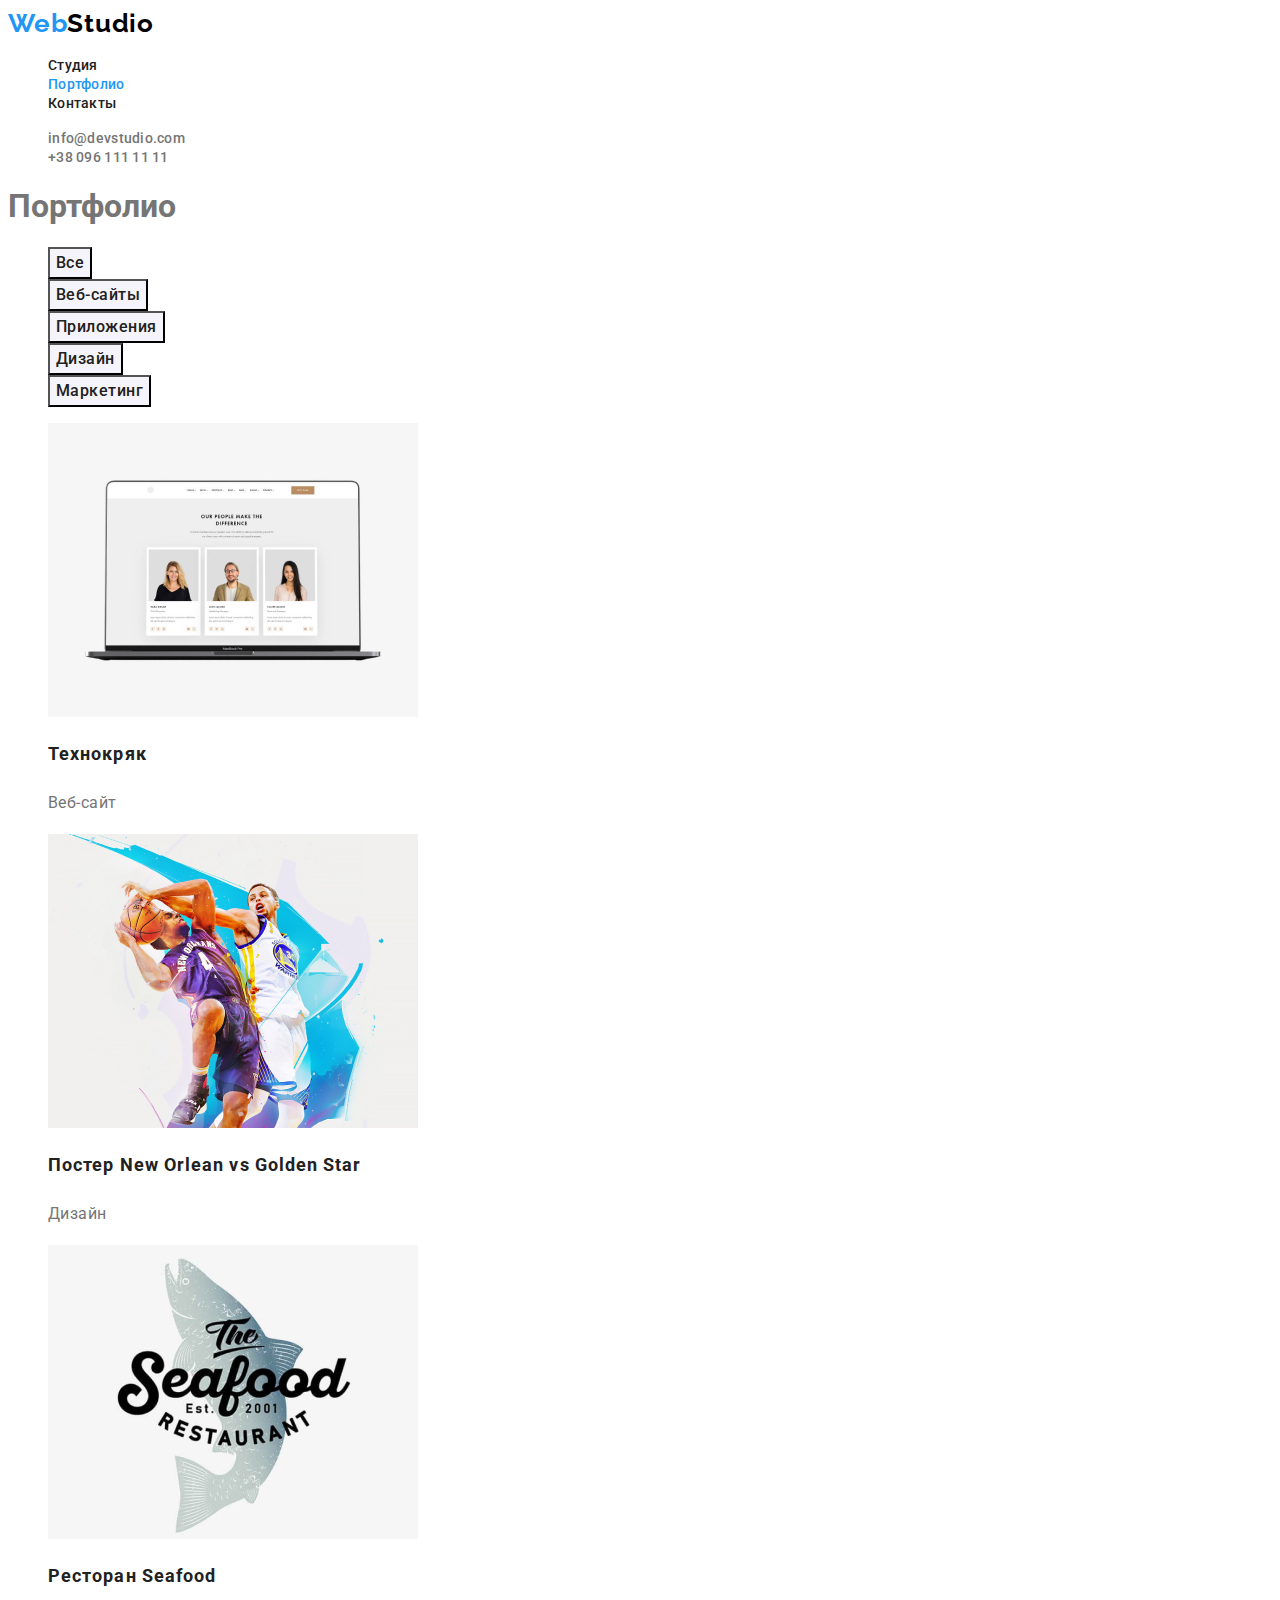
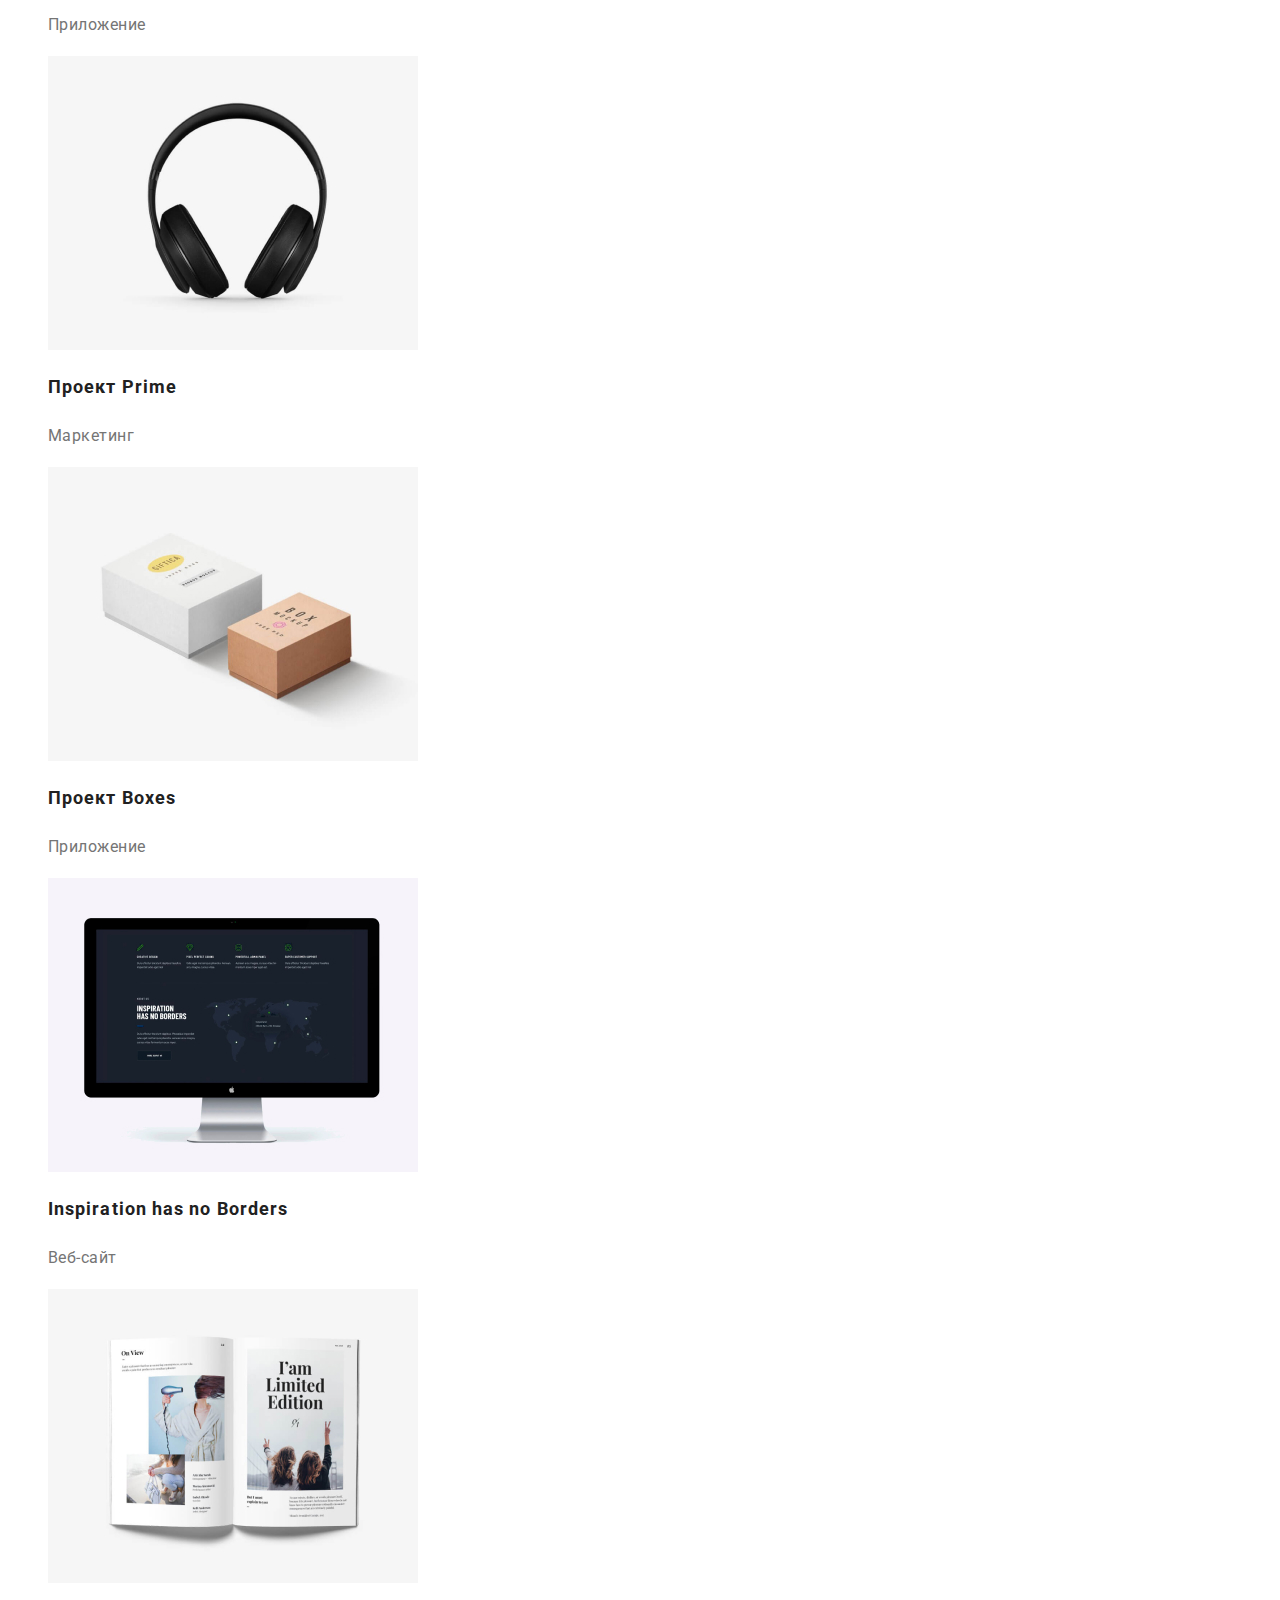
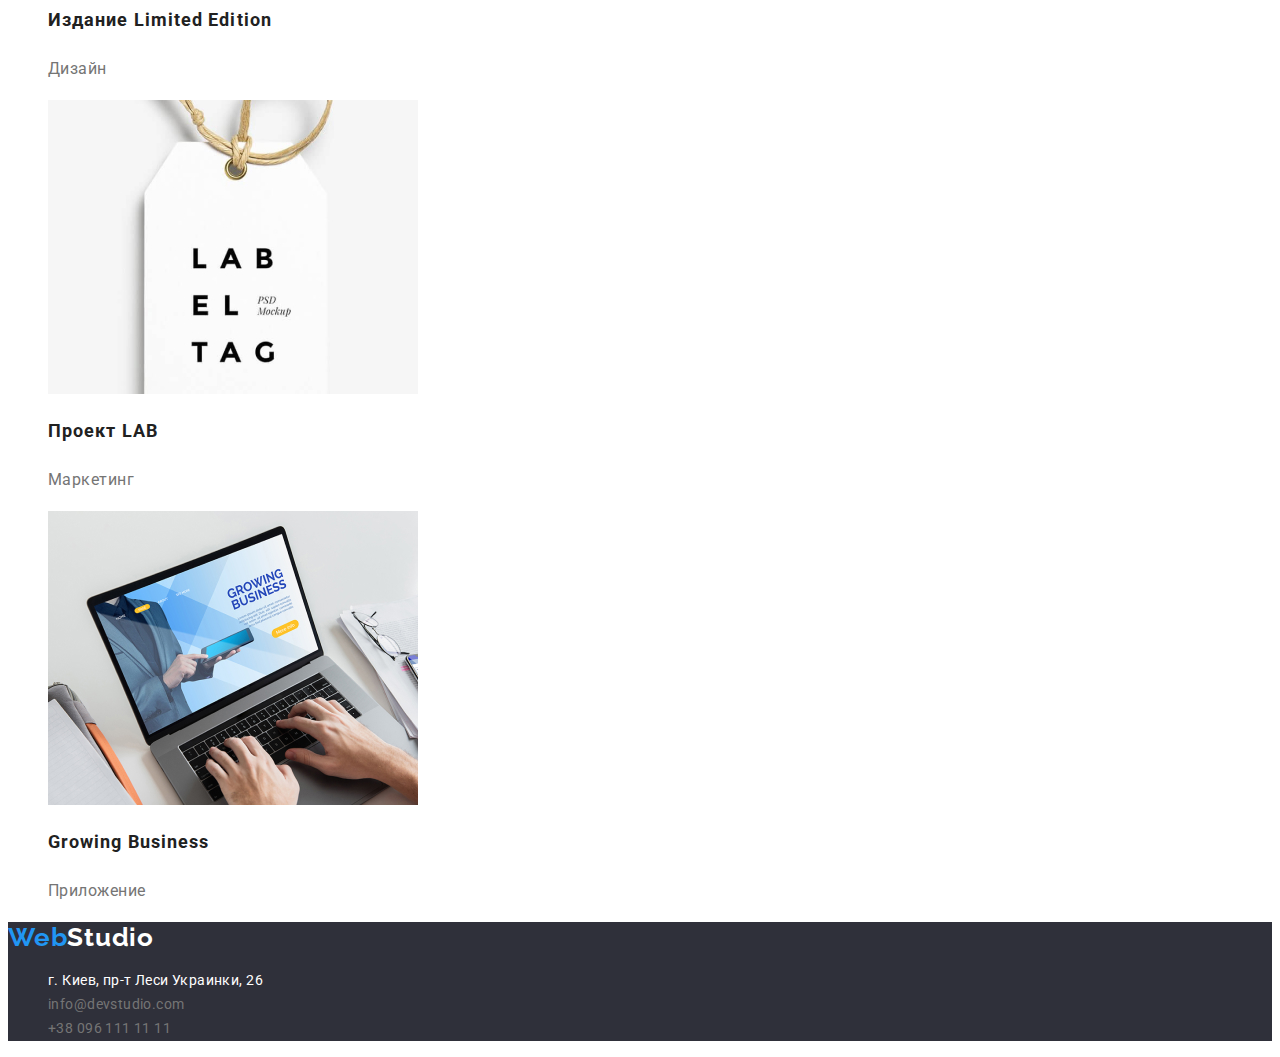
==== portfolio.html @ 7a52e7ff "Дадає файли сайту" ====
<!DOCTYPE html>
<html lang="ru">
<head>
    <meta charset="UTF-8">
    <meta http-equiv="X-UA-Compatible" content="IE=edge">
    <meta name="viewport" content="width=device-width, initial-scale=1.0">
    <title>Портфолио</title>
    <link rel="preconnect" href="https://fonts.gstatic.com">
    <link href="https://fonts.googleapis.com/css2?family=Raleway:wght@700&family=Roboto:wght@400;500;700;900&display=swap" rel="stylesheet">
    <link rel="stylesheet" href="./css/styles.css">
</head>
<body>
    <!-- Header -->
    <header>
        <nav class="nav">
            <a class="logo link" href="./index.html" ><span class="logo-accent">Web</span>Studio</a>
            <ul class="navigation-list list">
                <li><a class="navigation-list-link link" href="./index.html" >Студия</a></li>
                <li><a class="navigation-list-link link current" href="./portfolio.html" >Портфолио</a></li>
                <li><a class="navigation-list-link link" href="#" >Контакты</a></li>
            </ul>
            
        </nav>
        <ul class="contacts-list list">
            <li><a class="contacts-list-link link" href="mailto:info@devstudio.com" >info@devstudio.com</a></li>
            <li><a class="contacts-list-link link" href="tel:+380961111111" >+38 096 111 11 11</a></li>
        </ul>
    </header>
    <main>
        <!-- Portfolio -->
        <h1>Портфолио</h1>
        <section>
        <ul class="fiter-list list">
            <li><button class="filter-button" type="button">Все</button></li>
            <li><button class="filter-button" type="button">Веб-сайты</button></li>
            <li><button class="filter-button" type="button">Приложения</button></li>
            <li><button class="filter-button" type="button">Дизайн</button></li>
            <li><button class="filter-button" type="button">Маркетинг</button></li>
        </ul>
        <ul class="examples-list list">
               <li class="examples-list-item">
                   <img src="./images/portfolio/tehno.jpg" alt="Экран ноутбука" width="370">
                   <h2 class="examples-list-item-title">Технокряк</h2>
                   <p class="examples-list-item-text">Веб-сайт</p>
               </li>
               <li class="examples-list-item">
                   <img src="./images/portfolio/poster.jpg" alt="ДВа баскетболиста" width="370">
                   <h2 class="examples-list-item-title">Постер New Orlean vs Golden Star</h2>
                   <p class="examples-list-item-text">Дизайн</p>
               </li>
               <li class="examples-list-item">
                <img src="./images/portfolio/seafood.jpg" alt="Логотип ресторана" width="370">
                <h2 class="examples-list-item-title">Ресторан Seafood</h2>
                <p class="examples-list-item-text">Приложение</p>
               </li>
               <li class="examples-list-item">
                <img src="./images/portfolio/prime.jpg" alt="Наушники" width="370">
                <h2 class="examples-list-item-title">Проект Prime</h2>
                <p class="examples-list-item-text">Маркетинг</p>
               </li>
               <li class="examples-list-item">
                <img src="./images/portfolio/boxes.jpg" alt="Две кробки" width="370">
                <h2 class="examples-list-item-title">Проект Boxes</h2>
                <p class="examples-list-item-text">Приложение</p>
               </li>
               <li class="examples-list-item">
                <img src="./images/portfolio/inspiration.jpg" alt="Монитор компютера" width="370">
                <h2 class="examples-list-item-title" lang="en">Inspiration has no Borders</h2>
                <p class="examples-list-item-text">Веб-сайт</p>
               </li>
               <li class="examples-list-item">
                <img src="./images/portfolio/limited.jpg" alt="Открытый журнал" width="370">
                <h2 class="examples-list-item-title">Издание Limited Edition</h2>
                <p class="examples-list-item-text">Дизайн</p>
               </li>
               <li class="examples-list-item">
                <img src="./images/portfolio/lab.jpg" alt="Бирка" width="370">
                <h2 class="examples-list-item-title">Проект LAB</h2>
                <p class="examples-list-item-text">Маркетинг</p>
               </li>
               <li class="examples-list-item">
                <img src="./images/portfolio/growing.jpg" alt="Человек работает на ноутбуке" width="370">
                <h2 class="examples-list-item-title" lang="en">Growing Business</h2>
                <p class="examples-list-item-text">Приложение</p>
               </li>
        </ul> 
        </section>
    </main>
<!-- Footer -->
<footer class="footer">
    <a class="logo link" href="./index.html" ><span class="logo-accent">Web</span>Studio</a>
    <address class="contact-information">
        <ul class="contact-information-list list">
            <li><a class="contact-information-list-link address link" href="https://goo.gl/maps/SBPvkcsHBhy8aDbb7" target="_blank" rel="noopener noreferrer">г. Киев, пр-т Леси Украинки, 26</a></li>
            <li><a class="contact-information-list-link link" href="mailto:info@devstudio.com" >info@devstudio.com</a></li>
            <li><a class="contact-information-list-link link" href="tel:+380961111111" >+38 096 111 11 11</a></li>
        </ul>
    </address>
</footer>
</body>
</html>
---- css/styles.css ----
/* accent color #2196F3  */
/* headings color #212121 */
/* main text color #757575 */
/* secondary background color #F5F4FA */
/* primary background color #FFFFFF */
/* logo font Raleway  700
Oleo Script 400 */
/* main font Roboto */
/* font weight 400, 500, 700, 900 */
/* font-family: 'Raleway', sans-serif;
font-family: 'Roboto', sans-serif; */
/* button hover color #188CE8 */
:root {
    --background-color: #FFFFFF;
    --secondary-background-color: #F5F4FA;
    --main-text-color: #757575;
    --secondary-text-color: #212121;
    --accent-color: #2196F3;
    --footer-color: #2F303A;
    --filter-button-color: #F5F4FA;
    --button-accent-color: #188CE8;
    --main-font: "Roboto", sans-serif;
    --logo-font: "Raleway", sans-serif;
}

.list {
    list-style: none;
}

.link {
    text-decoration: none;
}

body {
    background-color: var(--background-color);
    color: var(--main-text-color);
    font-family: var(--main-font);
}
 
/* ============= COMPONENTS ============= */

.section-title {
    color: var(--secondary-text-color);
    font-family: Roboto;
    font-size: 36px;
    line-height: 1.17;
    letter-spacing: 0.03em;
    text-align: center;
 }

/* ============= END COMPONENTS ============= */

/* ============= HEADER ============= */
.logo {
    color: #000000;
    font-family: var(--logo-font);
    font-size: 26px;
    font-weight: 700;
    line-height: 1.19;
    letter-spacing: 0.03em;
}

.logo-accent {
    color: var(--accent-color);
}

.navigation-list-link {
    color:var(--secondary-text-color);
    font-size: 14px;
    font-weight: 500;
    line-height: 1.14;
    letter-spacing: 0.02em;
}

.navigation-list-link.current {
    color: var(--accent-color);
}

.navigation-list-link:hover,
.navigation-list-link:focus {
    color: var(--accent-color);
}

.contacts-list-link {
    color: var(--main-text-color);
    font-size: 14px;
    font-weight: 500;
    line-height: 1.14;
    letter-spacing: 0.02em; 
}

.contacts-list-link:hover,
.contacts-list-link:focus {
    color: var(--accent-color);
}

/* ============= END HEADER ============= */

/* ============= HERO ============= */

.hero {
    background-color: var(--footer-color);
}

.hero-title {
    color: var(--background-color);
    font-size: 44px;
    font-weight: 900;
    line-height: 1.36;
    letter-spacing: 0.06em;
    text-align: center;
}

.hero-button {
    font-family: var(--main-font);
    color: var(--background-color);
    font-size: 16px;
    font-weight: 700;
    line-height: 1.88;
    letter-spacing: 0.06em;
    text-align: center;
    background-color: var(--accent-color); 
    cursor: pointer;
}

.hero-button:hover,
.hero-button:focus {
    background-color: var(--button-accent-color); 
}

/* ============= END HERO ============= */

/* ============= VALUES ============= */

.values-list-title {
    color: var(--secondary-text-color);
    font-size: 14px;
    line-height: 1.14;
    letter-spacing: 0.03em;
}

.values-list-text {
    font-size: 14px;
    line-height: 1.71;
    letter-spacing: 0.03em;
}

/* ============= END VALUES ============= */

/* ============= TEAM ============= */

.team {
    background-color: var(--secondary-background-color);
}

.team-list-item-title {
    color: var(--secondary-text-color);
    font-size: 16px;
    font-weight: 500;
    line-height: 1.19;
    letter-spacing: 0.03em;
    text-align: center;
}

.team-list-item-text {
    font-size: 16px;
    line-height: 1.19;
    letter-spacing: 0.03em;
    text-align: center;
}

/* ============= END TEAM ============= */

/* ============= PORTFOLIO ============= */

.filter-button {
    font-family: var(--main-font);
    color: var(--secondary-text-color);
    background-color: var(--filter-button-color);
    font-size: 16px;
    font-weight: 500;
    line-height: 1.63;
    letter-spacing: 0.03em;
    text-align: center;
    cursor:pointer;
}

.filter-button:hover,
.filter-button:focus {
    color: var(--background-color);
    background-color: var(--accent-color);
}

.examples-list-item-title {
    color: var(--secondary-text-color);
    font-size: 18px;
    line-height: 2;
    letter-spacing: 0.06em;
}

.examples-list-item-text {
    font-size: 16px;
    line-height: 1.88;
    letter-spacing: 0.03em;
 }

/* ============= END PORTFOLIO ============= */

/* ============= FOOTER ============= */

.footer {
    background-color: var(--footer-color);
}

.footer .logo {
    color:var(--background-color)
}

.contact-information-list-link {
    color: var(--main-text-color);
    font-style: normal;
    font-size: 14px;
    line-height: 1.71;
    letter-spacing: 0.03em;
}

.contact-information-list-link.address {
    color: var(--background-color);
}

.contact-information-list-link:hover,
.contact-information-list-link:focus {
    color: var(--accent-color);
}

/* ============= END FOOTER ============= */
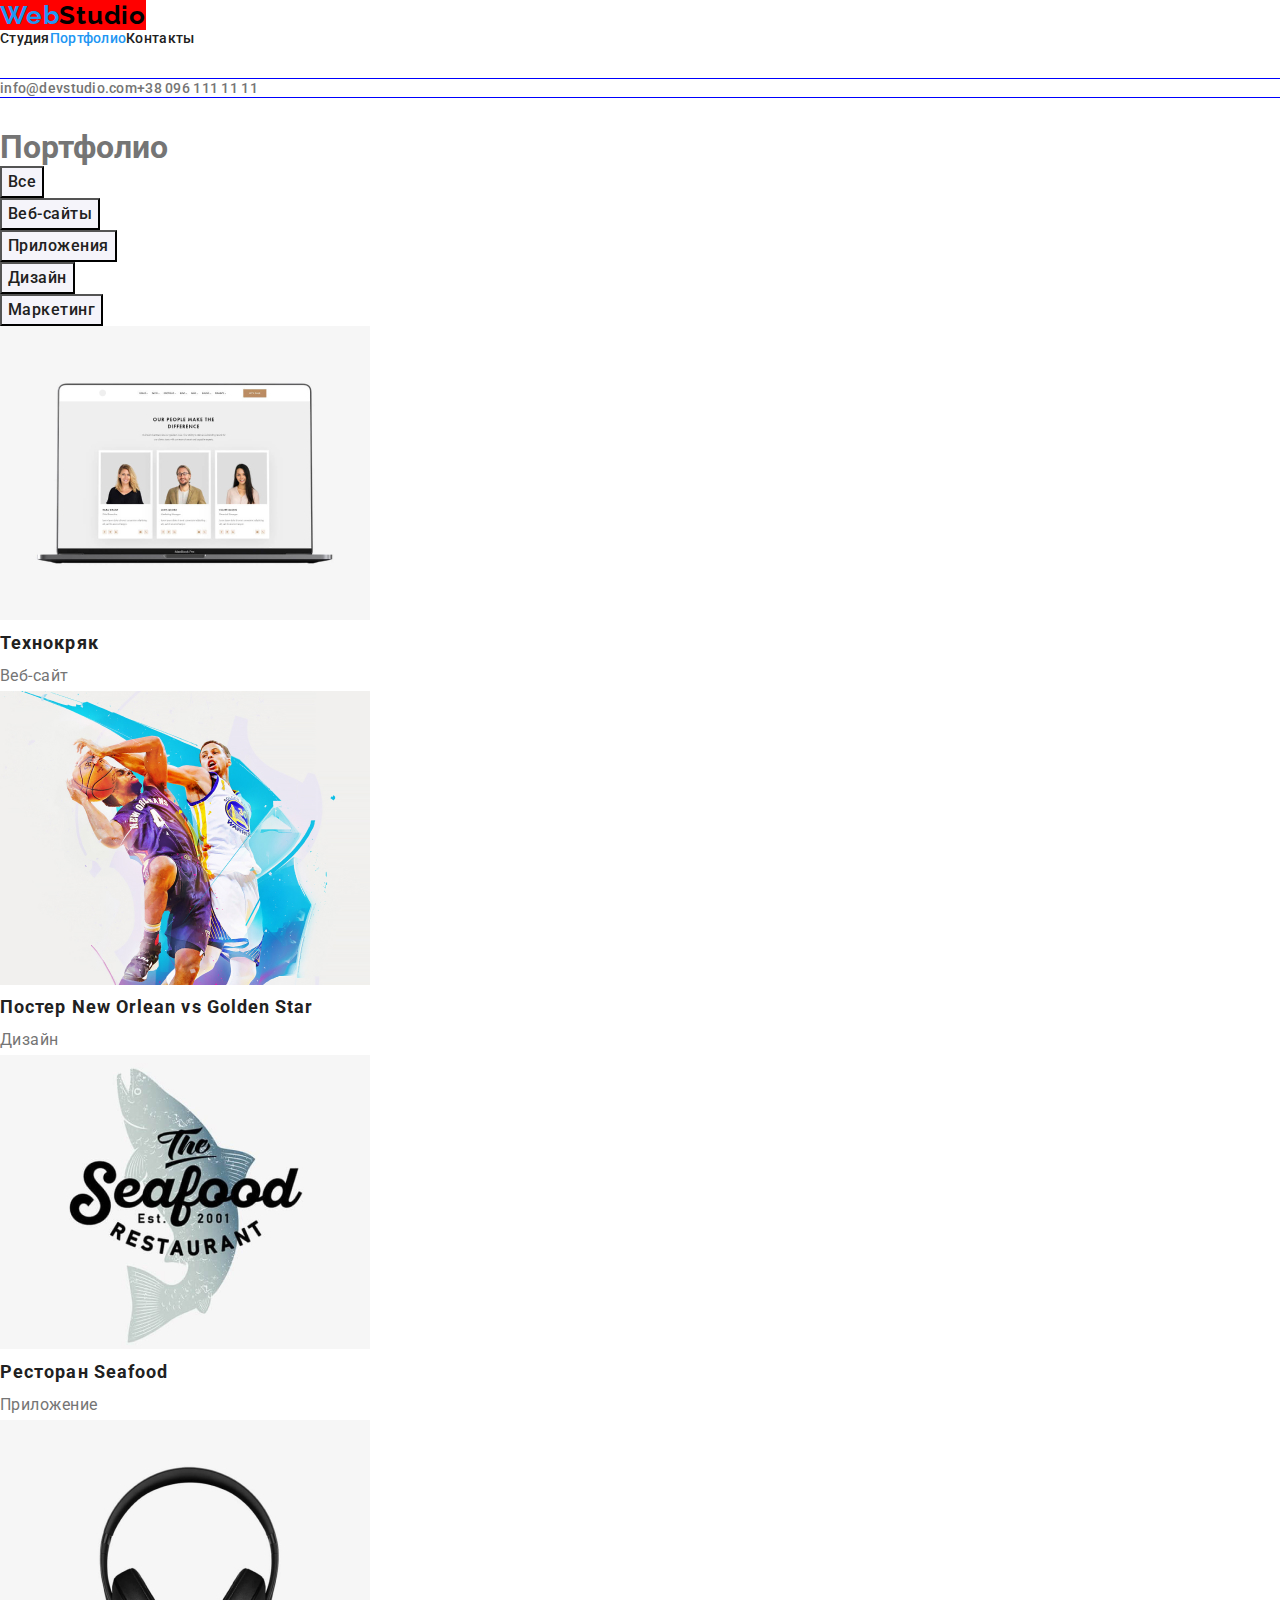
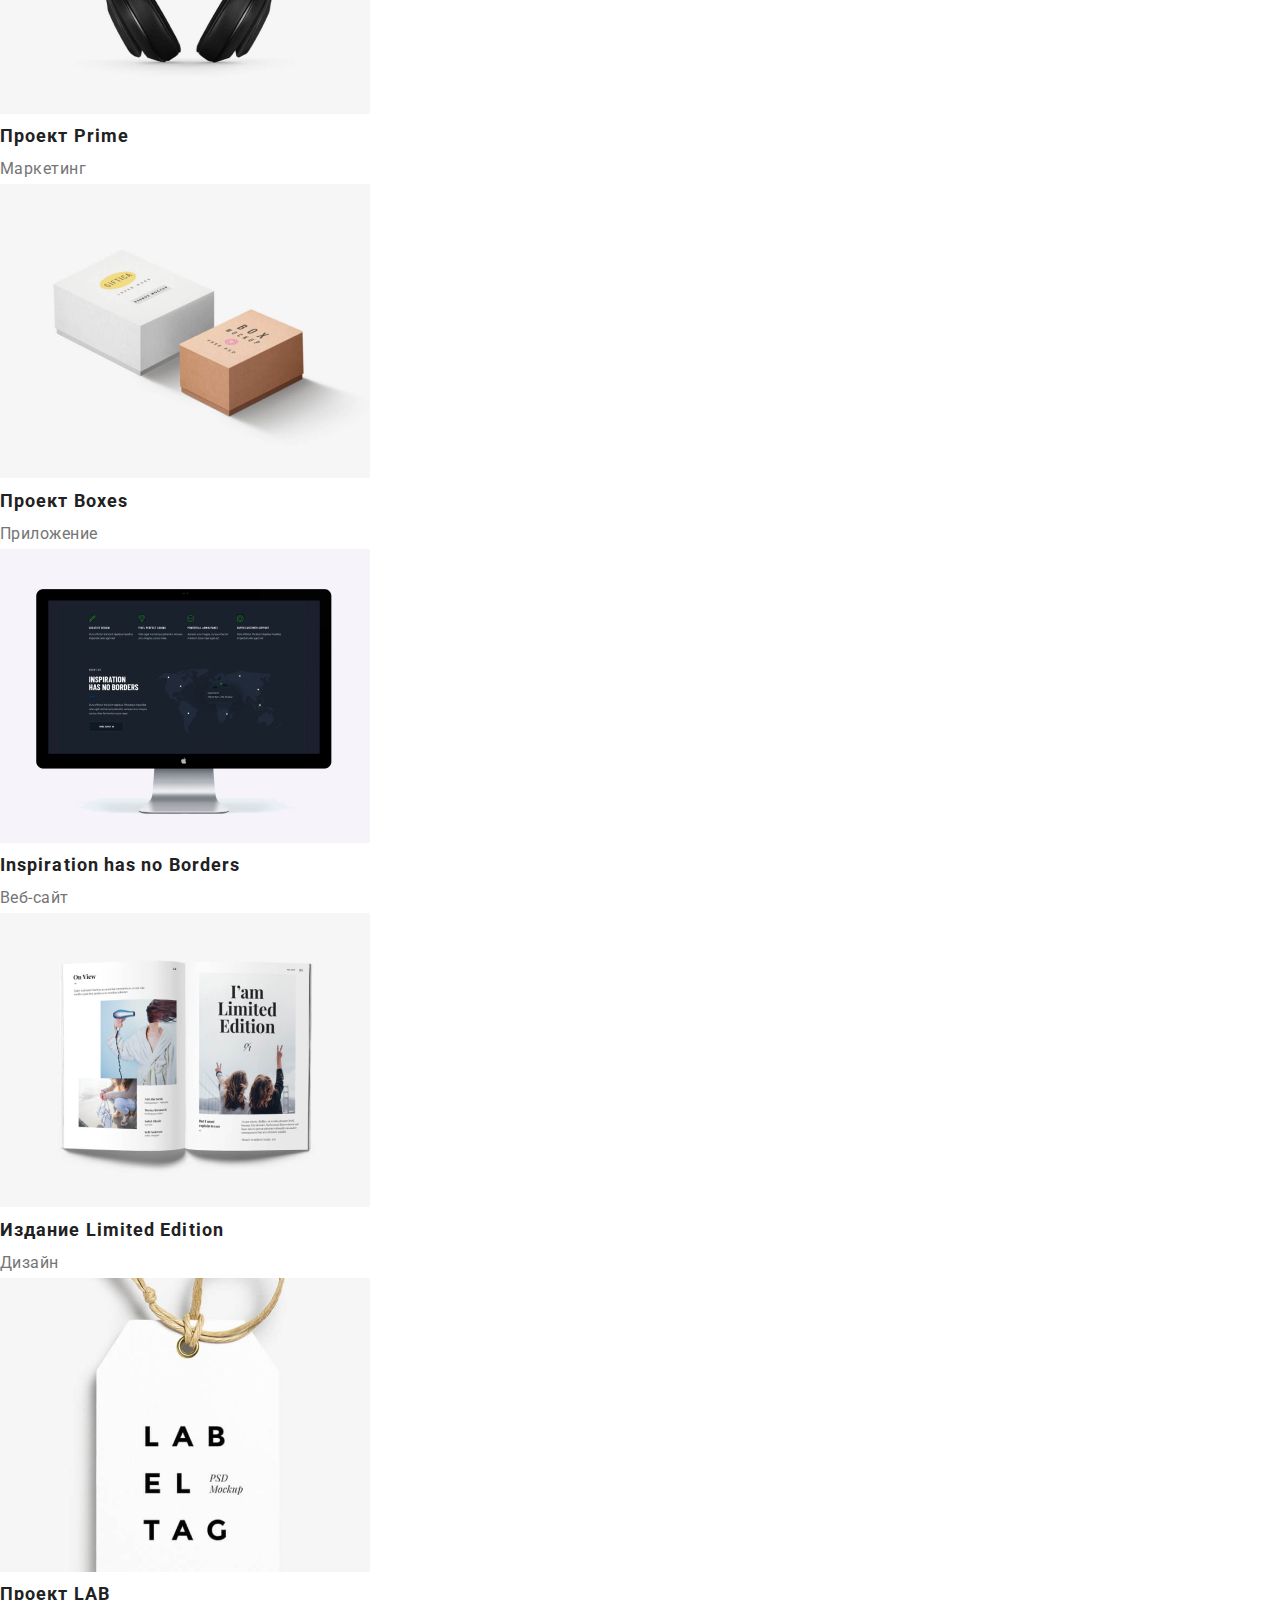
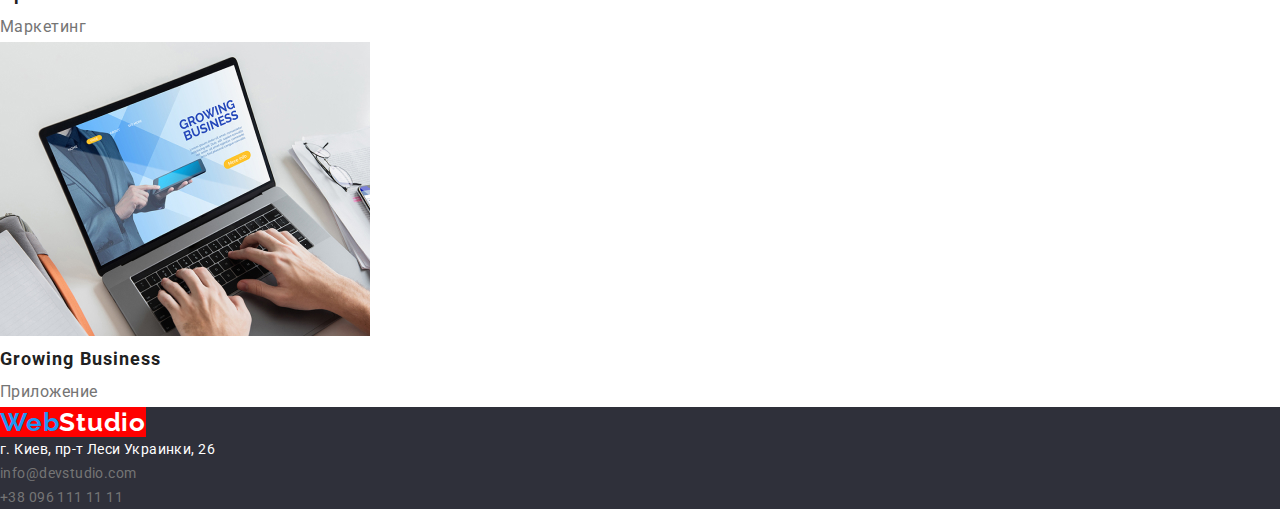
==== commit fb5b4c47: "Додає стилі позиціонування до header і hero" ====
--- a/portfolio.html
+++ b/portfolio.html
@@ -7,6 +7,7 @@
     <title>Портфолио</title>
     <link rel="preconnect" href="https://fonts.gstatic.com">
     <link href="https://fonts.googleapis.com/css2?family=Raleway:wght@700&family=Roboto:wght@400;500;700;900&display=swap" rel="stylesheet">
+    <link rel="stylesheet" href="https://cdnjs.cloudflare.com/ajax/libs/modern-normalize/0.6.0/modern-normalize.min.css"/>
     <link rel="stylesheet" href="./css/styles.css">
 </head>
 <body>
--- a/css/styles.css
+++ b/css/styles.css
@@ -23,6 +23,24 @@
     --logo-font: "Raleway", sans-serif;
 }
 
+h1,
+h2,
+h3,
+h4,
+h5,
+h6,
+p {
+  margin-top: 0;
+  margin-bottom: 0;
+}
+
+ul,
+ol {
+  margin-top: 0;
+  margin-bottom: 0;
+  padding-left: 0;
+}
+
 .list {
     list-style: none;
 }
@@ -36,6 +54,29 @@
     color: var(--main-text-color);
     font-family: var(--main-font);
 }
+
+.container {
+    margin-left: auto;
+    margin-right: auto;
+    width: 1170px;
+    padding-left: 15px;
+    padding-right: 15px;
+    outline: 1px solid tomato;
+}
+
+.visually-hidden {
+    position: absolute;
+    width: 1px;
+    height: 1px;
+    margin: -1px;
+    border: 0;
+    padding: 0;
+    
+    white-space: nowrap;
+    clip-path: inset(100%);
+    clip: rect(0 0 0 0);
+    overflow: hidden;
+  }
  
 /* ============= COMPONENTS ============= */
 
@@ -51,8 +92,22 @@
 /* ============= END COMPONENTS ============= */
 
 /* ============= HEADER ============= */
+
+.page-header > .container {
+    display:flex;
+    align-items: center;
+}
+
+.page-header .navigation {
+    display: flex;
+}
+
 .logo {
+    margin-right: 93px;
+    background-color: red;
+
     color: #000000;
+
     font-family: var(--logo-font);
     font-size: 26px;
     font-weight: 700;
@@ -64,8 +119,26 @@
     color: var(--accent-color);
 }
 
+.navigation-list {
+    display: flex;
+    align-items: center;
+}
+
+.navigation-list > .item {
+}
+
+.navigation-list > .item:not(:last-child) {
+    margin-right: 50px;
+}
+
+/* NEEDS REVIEWING PROBLEM WITH PADDING */
 .navigation-list-link {
+    display: block;
+    padding-top: 32;
+    padding-top: 32;
+
     color:var(--secondary-text-color);
+
     font-size: 14px;
     font-weight: 500;
     line-height: 1.14;
@@ -81,8 +154,21 @@
     color: var(--accent-color);
 }
 
+.contacts-list {
+    display: flex;
+    margin-top: 32px;
+    margin-bottom: 32px;
+    margin-left: auto;
+    outline: 1px solid blue;
+}
+
+.contacts-list > .item:not(:last-child) {
+    margin-right: 50px;
+}
+
 .contacts-list-link {
     color: var(--main-text-color);
+    
     font-size: 14px;
     font-weight: 500;
     line-height: 1.14;
@@ -100,26 +186,34 @@
 
 .hero {
     background-color: var(--footer-color);
+
+    text-align: center;
 }
 
 .hero-title {
     color: var(--background-color);
+
     font-size: 44px;
     font-weight: 900;
     line-height: 1.36;
     letter-spacing: 0.06em;
-    text-align: center;
 }
 
 .hero-button {
+    border-radius: 4px;
+    padding: 10px 32px;
+    min-width: 200px;
+
+    color: var(--background-color);
+    background-color: var(--accent-color);
+
     font-family: var(--main-font);
-    color: var(--background-color);
     font-size: 16px;
     font-weight: 700;
     line-height: 1.88;
     letter-spacing: 0.06em;
     text-align: center;
-    background-color: var(--accent-color); 
+ 
     cursor: pointer;
 }
 
@@ -131,6 +225,14 @@
 /* ============= END HERO ============= */
 
 /* ============= VALUES ============= */
+
+.values-list {
+    display: flex;
+}
+
+.values-list > .item {
+
+}
 
 .values-list-title {
     color: var(--secondary-text-color);
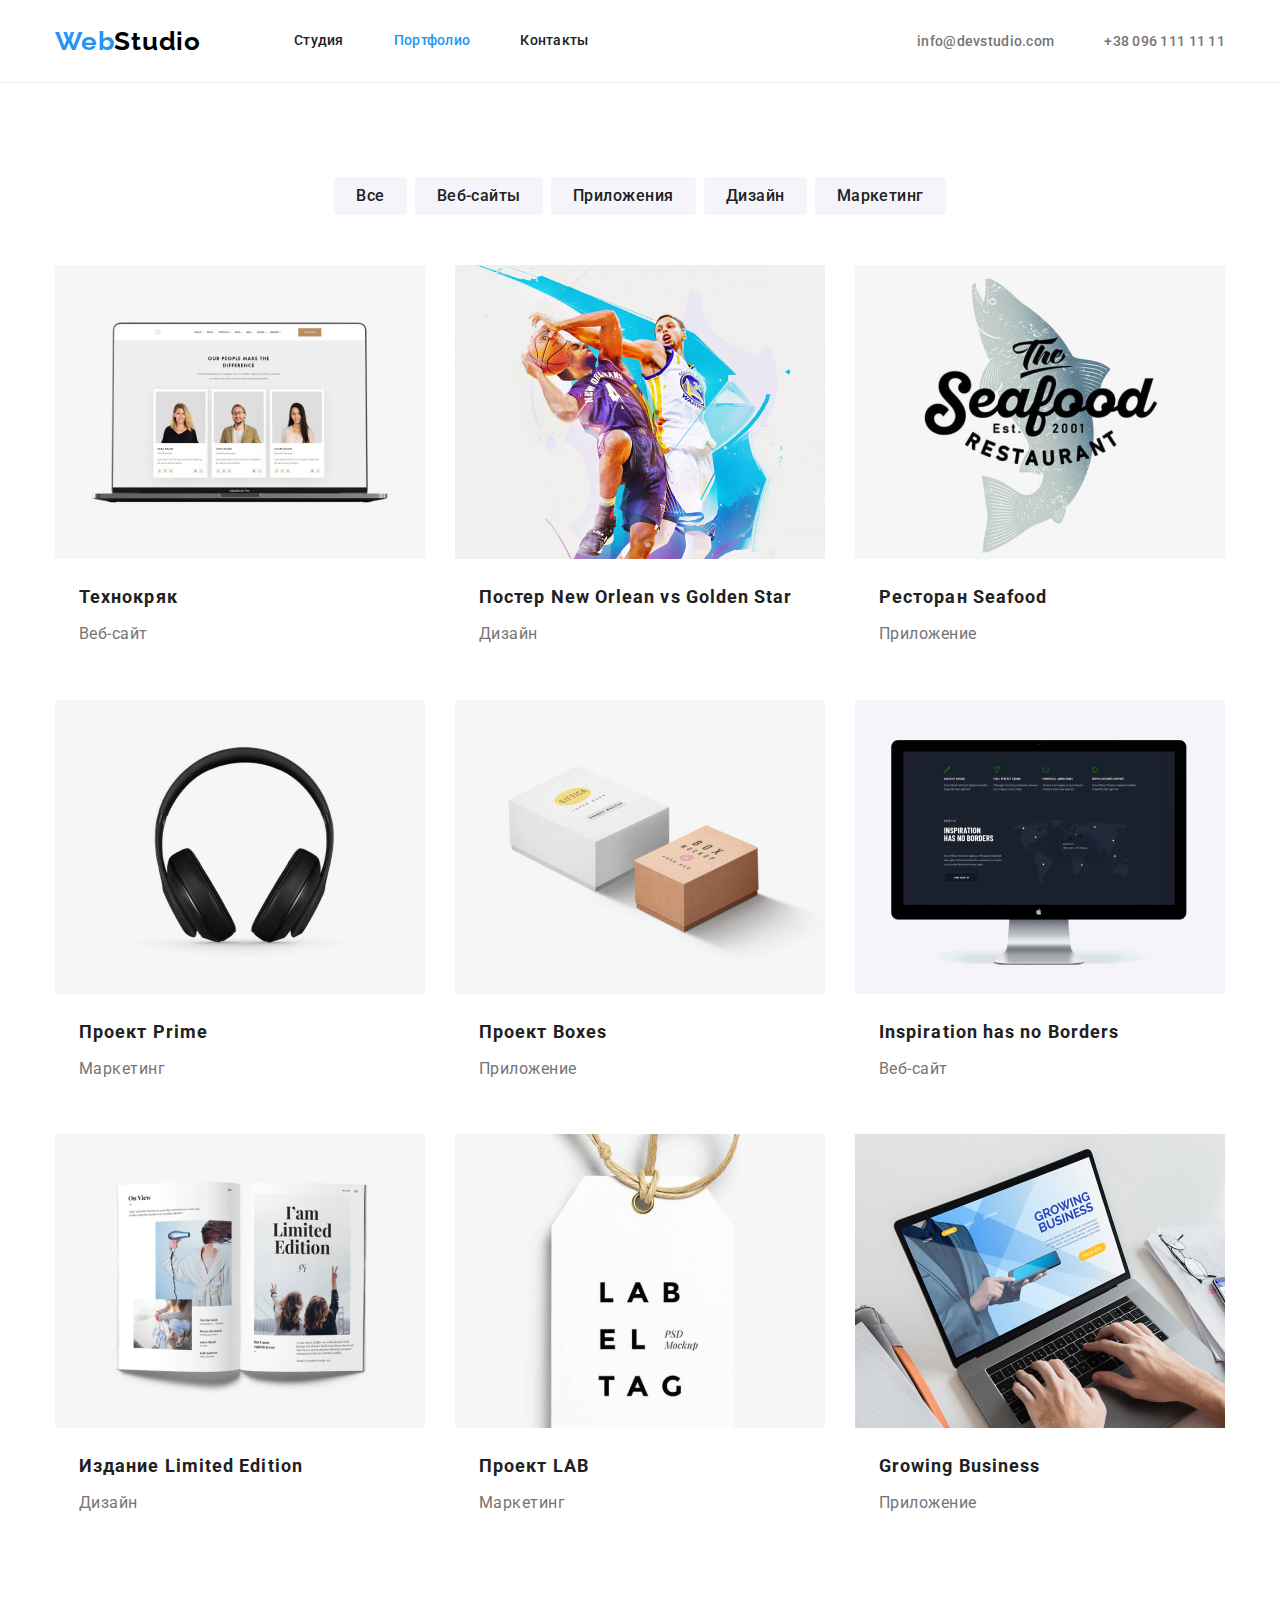
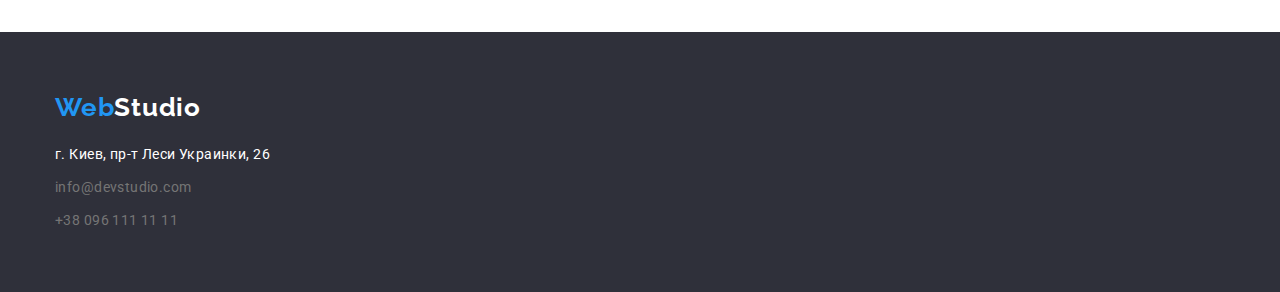
==== commit 2fc97c38: "Дадає стилі позиціонування до файлу styles.css" ====
--- a/portfolio.html
+++ b/portfolio.html
@@ -12,91 +12,97 @@
 </head>
 <body>
     <!-- Header -->
-    <header>
-        <nav class="nav">
-            <a class="logo link" href="./index.html" ><span class="logo-accent">Web</span>Studio</a>
-            <ul class="navigation-list list">
-                <li><a class="navigation-list-link link" href="./index.html" >Студия</a></li>
-                <li><a class="navigation-list-link link current" href="./portfolio.html" >Портфолио</a></li>
-                <li><a class="navigation-list-link link" href="#" >Контакты</a></li>
+    <header class="page-header">
+        <div class="container">
+            <nav class="navigation">
+                <a class="logo link" href="./index.html" ><span class="logo-accent">Web</span>Studio</a>
+                <ul class="navigation-list list">
+                    <li class="item"><a class="navigation-list-link link" href="./index.html" >Студия</a></li>
+                    <li class="item"><a class="navigation-list-link link current" href="./portfolio.html" >Портфолио</a></li>
+                    <li class="item"><a class="navigation-list-link link" href="#" >Контакты</a></li>
+                </ul>
+                
+            </nav>
+            <ul class="contacts-list list">
+                <li class="item"><a class="contacts-list-link link" href="mailto:info@devstudio.com" >info@devstudio.com</a></li>
+                <li class="item"><a class="contacts-list-link link" href="tel:+380961111111" >+38 096 111 11 11</a></li>
             </ul>
-            
-        </nav>
-        <ul class="contacts-list list">
-            <li><a class="contacts-list-link link" href="mailto:info@devstudio.com" >info@devstudio.com</a></li>
-            <li><a class="contacts-list-link link" href="tel:+380961111111" >+38 096 111 11 11</a></li>
-        </ul>
+        </div>
     </header>
     <main>
         <!-- Portfolio -->
-        <h1>Портфолио</h1>
-        <section>
-        <ul class="fiter-list list">
-            <li><button class="filter-button" type="button">Все</button></li>
-            <li><button class="filter-button" type="button">Веб-сайты</button></li>
-            <li><button class="filter-button" type="button">Приложения</button></li>
-            <li><button class="filter-button" type="button">Дизайн</button></li>
-            <li><button class="filter-button" type="button">Маркетинг</button></li>
-        </ul>
-        <ul class="examples-list list">
-               <li class="examples-list-item">
-                   <img src="./images/portfolio/tehno.jpg" alt="Экран ноутбука" width="370">
-                   <h2 class="examples-list-item-title">Технокряк</h2>
-                   <p class="examples-list-item-text">Веб-сайт</p>
-               </li>
-               <li class="examples-list-item">
-                   <img src="./images/portfolio/poster.jpg" alt="ДВа баскетболиста" width="370">
-                   <h2 class="examples-list-item-title">Постер New Orlean vs Golden Star</h2>
-                   <p class="examples-list-item-text">Дизайн</p>
-               </li>
-               <li class="examples-list-item">
-                <img src="./images/portfolio/seafood.jpg" alt="Логотип ресторана" width="370">
-                <h2 class="examples-list-item-title">Ресторан Seafood</h2>
-                <p class="examples-list-item-text">Приложение</p>
-               </li>
-               <li class="examples-list-item">
-                <img src="./images/portfolio/prime.jpg" alt="Наушники" width="370">
-                <h2 class="examples-list-item-title">Проект Prime</h2>
-                <p class="examples-list-item-text">Маркетинг</p>
-               </li>
-               <li class="examples-list-item">
-                <img src="./images/portfolio/boxes.jpg" alt="Две кробки" width="370">
-                <h2 class="examples-list-item-title">Проект Boxes</h2>
-                <p class="examples-list-item-text">Приложение</p>
-               </li>
-               <li class="examples-list-item">
-                <img src="./images/portfolio/inspiration.jpg" alt="Монитор компютера" width="370">
-                <h2 class="examples-list-item-title" lang="en">Inspiration has no Borders</h2>
-                <p class="examples-list-item-text">Веб-сайт</p>
-               </li>
-               <li class="examples-list-item">
-                <img src="./images/portfolio/limited.jpg" alt="Открытый журнал" width="370">
-                <h2 class="examples-list-item-title">Издание Limited Edition</h2>
-                <p class="examples-list-item-text">Дизайн</p>
-               </li>
-               <li class="examples-list-item">
-                <img src="./images/portfolio/lab.jpg" alt="Бирка" width="370">
-                <h2 class="examples-list-item-title">Проект LAB</h2>
-                <p class="examples-list-item-text">Маркетинг</p>
-               </li>
-               <li class="examples-list-item">
-                <img src="./images/portfolio/growing.jpg" alt="Человек работает на ноутбуке" width="370">
-                <h2 class="examples-list-item-title" lang="en">Growing Business</h2>
-                <p class="examples-list-item-text">Приложение</p>
-               </li>
-        </ul> 
+        <h1 class="visually-hidden">Портфолио</h1>
+        <section class="section">
+            <div class="container">
+                <ul class="filter-list list">
+                    <li class="item"><button class="filter-button" type="button">Все</button></li>
+                    <li class="item"><button class="filter-button" type="button">Веб-сайты</button></li>
+                    <li class="item"><button class="filter-button" type="button">Приложения</button></li>
+                    <li class="item"><button class="filter-button" type="button">Дизайн</button></li>
+                    <li class="item"><button class="filter-button" type="button">Маркетинг</button></li>
+                </ul>
+                <ul class="examples-list list">
+                       <li class="examples-list-item">
+                           <img  class="examples-list-item-image" src="./images/portfolio/tehno.jpg" alt="Экран ноутбука" width="370">
+                           <h2 class="examples-list-item-title">Технокряк</h2>
+                           <p class="examples-list-item-text">Веб-сайт</p>
+                       </li>
+                       <li class="examples-list-item">
+                           <img class="examples-list-item-image" src="./images/portfolio/poster.jpg" alt="ДВа баскетболиста" width="370">
+                           <h2 class="examples-list-item-title">Постер New Orlean vs Golden Star</h2>
+                           <p class="examples-list-item-text">Дизайн</p>
+                       </li>
+                       <li class="examples-list-item">
+                        <img class="examples-list-item-image" src="./images/portfolio/seafood.jpg" alt="Логотип ресторана" width="370">
+                        <h2 class="examples-list-item-title">Ресторан Seafood</h2>
+                        <p class="examples-list-item-text">Приложение</p>
+                       </li>
+                       <li class="examples-list-item">
+                        <img class="examples-list-item-image" src="./images/portfolio/prime.jpg" alt="Наушники" width="370">
+                        <h2 class="examples-list-item-title">Проект Prime</h2>
+                        <p class="examples-list-item-text">Маркетинг</p>
+                       </li>
+                       <li class="examples-list-item">
+                        <img class="examples-list-item-image" src="./images/portfolio/boxes.jpg" alt="Две кробки" width="370">
+                        <h2 class="examples-list-item-title">Проект Boxes</h2>
+                        <p class="examples-list-item-text">Приложение</p>
+                       </li>
+                       <li class="examples-list-item">
+                        <img class="examples-list-item-image" src="./images/portfolio/inspiration.jpg" alt="Монитор компютера" width="370">
+                        <h2 class="examples-list-item-title" lang="en">Inspiration has no Borders</h2>
+                        <p class="examples-list-item-text">Веб-сайт</p>
+                       </li>
+                       <li class="examples-list-item">
+                        <img class="examples-list-item-image" src="./images/portfolio/limited.jpg" alt="Открытый журнал" width="370">
+                        <h2 class="examples-list-item-title">Издание Limited Edition</h2>
+                        <p class="examples-list-item-text">Дизайн</p>
+                       </li>
+                       <li class="examples-list-item">
+                        <img class="examples-list-item-image" src="./images/portfolio/lab.jpg" alt="Бирка" width="370">
+                        <h2 class="examples-list-item-title">Проект LAB</h2>
+                        <p class="examples-list-item-text">Маркетинг</p>
+                       </li>
+                       <li class="examples-list-item">
+                        <img class="examples-list-item-image" src="./images/portfolio/growing.jpg" alt="Человек работает на ноутбуке" width="370">
+                        <h2 class="examples-list-item-title" lang="en">Growing Business</h2>
+                        <p class="examples-list-item-text">Приложение</p>
+                       </li>
+                </ul> 
+            </div>
         </section>
     </main>
 <!-- Footer -->
 <footer class="footer">
-    <a class="logo link" href="./index.html" ><span class="logo-accent">Web</span>Studio</a>
+    <div class="container">
+        <a class="logo link" href="./index.html" ><span class="logo-accent">Web</span>Studio</a>
     <address class="contact-information">
         <ul class="contact-information-list list">
-            <li><a class="contact-information-list-link address link" href="https://goo.gl/maps/SBPvkcsHBhy8aDbb7" target="_blank" rel="noopener noreferrer">г. Киев, пр-т Леси Украинки, 26</a></li>
-            <li><a class="contact-information-list-link link" href="mailto:info@devstudio.com" >info@devstudio.com</a></li>
-            <li><a class="contact-information-list-link link" href="tel:+380961111111" >+38 096 111 11 11</a></li>
+            <li class="item"><a class="contact-information-list-link address link" href="https://goo.gl/maps/SBPvkcsHBhy8aDbb7" target="_blank" rel="noopener noreferrer">г. Киев, пр-т Леси Украинки, 26</a></li>
+            <li class="item"><a class="contact-information-list-link link" href="mailto:info@devstudio.com" >info@devstudio.com</a></li>
+            <li class="item"><a class="contact-information-list-link link" href="tel:+380961111111" >+38 096 111 11 11</a></li>
         </ul>
     </address>
+    </div>
 </footer>
 </body>
 </html>--- a/css/styles.css
+++ b/css/styles.css
@@ -19,6 +19,8 @@
     --footer-color: #2F303A;
     --filter-button-color: #F5F4FA;
     --button-accent-color: #188CE8;
+    --logo-black-color: #000000;
+    --header-border-color: #ECECEC;
     --main-font: "Roboto", sans-serif;
     --logo-font: "Raleway", sans-serif;
 }
@@ -58,10 +60,9 @@
 .container {
     margin-left: auto;
     margin-right: auto;
-    width: 1170px;
+    width: 1200px;
     padding-left: 15px;
     padding-right: 15px;
-    outline: 1px solid tomato;
 }
 
 .visually-hidden {
@@ -89,9 +90,18 @@
     text-align: center;
  }
 
+ .section {
+     padding-top: 94px;
+     padding-bottom: 94px;
+ }
+
 /* ============= END COMPONENTS ============= */
 
 /* ============= HEADER ============= */
+
+.page-header {
+    border-bottom: 1px solid var(--header-border-color);
+}
 
 .page-header > .container {
     display:flex;
@@ -100,14 +110,13 @@
 
 .page-header .navigation {
     display: flex;
+    align-items: center;
 }
 
 .logo {
     margin-right: 93px;
-    background-color: red;
-
-    color: #000000;
-
+
+    color: var(--logo-black-color);
     font-family: var(--logo-font);
     font-size: 26px;
     font-weight: 700;
@@ -121,21 +130,16 @@
 
 .navigation-list {
     display: flex;
-    align-items: center;
-}
-
-.navigation-list > .item {
 }
 
 .navigation-list > .item:not(:last-child) {
     margin-right: 50px;
 }
 
-/* NEEDS REVIEWING PROBLEM WITH PADDING */
 .navigation-list-link {
     display: block;
-    padding-top: 32;
-    padding-top: 32;
+    padding-top: 32px;
+    padding-bottom: 32px;
 
     color:var(--secondary-text-color);
 
@@ -159,7 +163,6 @@
     margin-top: 32px;
     margin-bottom: 32px;
     margin-left: auto;
-    outline: 1px solid blue;
 }
 
 .contacts-list > .item:not(:last-child) {
@@ -186,13 +189,13 @@
 
 .hero {
     background-color: var(--footer-color);
-
     text-align: center;
 }
 
 .hero-title {
+    margin-bottom: 30px;
+
     color: var(--background-color);
-
     font-size: 44px;
     font-weight: 900;
     line-height: 1.36;
@@ -206,7 +209,6 @@
 
     color: var(--background-color);
     background-color: var(--accent-color);
-
     font-family: var(--main-font);
     font-size: 16px;
     font-weight: 700;
@@ -230,11 +232,13 @@
     display: flex;
 }
 
-.values-list > .item {
-
+.values-list > .item:not(:last-child) {
+    margin-right: 30px;
 }
 
 .values-list-title {
+    margin-bottom: 10px;
+
     color: var(--secondary-text-color);
     font-size: 14px;
     line-height: 1.14;
@@ -249,13 +253,59 @@
 
 /* ============= END VALUES ============= */
 
+/* ============= ACTIVITY ============= */
+.activity {
+    padding-top: 0;
+}
+
+.activity .section-title {
+    margin-bottom: 50px;
+}
+
+.activity-list {
+    display:flex;
+}
+
+.activity-list > .item:not(:last-child) {
+    margin-right: 30px;
+}
+
+.activity .image {
+    display: block;
+}
+
+/* ============= END ACTIVITY ============= */
+
 /* ============= TEAM ============= */
 
 .team {
     background-color: var(--secondary-background-color);
 }
 
+.team  .section-title {
+    margin-bottom: 50px;
+}
+
+.team-list {
+    display: flex;
+}
+
+.team-list-item {
+    padding-bottom: 30px;
+}
+
+.team-list-item:not(:last-child) {
+    margin-right: 30px;
+}
+
+.team-list-item-image {
+    display: block;
+    margin-bottom: 30px;
+}
+
 .team-list-item-title {
+    margin-bottom: 10px;
+
     color: var(--secondary-text-color);
     font-size: 16px;
     font-weight: 500;
@@ -275,7 +325,21 @@
 
 /* ============= PORTFOLIO ============= */
 
+.filter-list {
+    display: flex;
+    justify-content: center;
+    margin-bottom: 50px;
+}
+
+.filter-list > .item:not(:last-child) {
+    margin-right: 8px;
+}
+
 .filter-button {
+    padding: 6px 22px;
+    border: transparent;
+    border-radius: 4px;
+
     font-family: var(--main-font);
     color: var(--secondary-text-color);
     background-color: var(--filter-button-color);
@@ -293,7 +357,27 @@
     background-color: var(--accent-color);
 }
 
+.examples-list {
+    display: flex;
+    flex-wrap: wrap;
+    margin: -15px;
+}
+
+.examples-list-item {
+    margin: 15px;
+    padding-bottom: 20px;
+    /* flex-basis: calc((100%-60px)/3); */
+}
+
+.examples-list-item-image {
+    display: block;
+    margin-bottom: 20px;
+}
+
 .examples-list-item-title {
+    margin-bottom: 4px;
+    padding-left: 24px;
+
     color: var(--secondary-text-color);
     font-size: 18px;
     line-height: 2;
@@ -304,6 +388,7 @@
     font-size: 16px;
     line-height: 1.88;
     letter-spacing: 0.03em;
+    padding-left: 24px;
  }
 
 /* ============= END PORTFOLIO ============= */
@@ -311,11 +396,21 @@
 /* ============= FOOTER ============= */
 
 .footer {
+    padding-top: 60px;
+    padding-bottom: 60px;
+
     background-color: var(--footer-color);
 }
 
 .footer .logo {
-    color:var(--background-color)
+    display: block;
+    margin-bottom: 20px;
+
+    color: var(--background-color);
+}
+
+.contact-information-list > .item.item:not(:last-child) {
+    margin-bottom: 9px;
 }
 
 .contact-information-list-link {
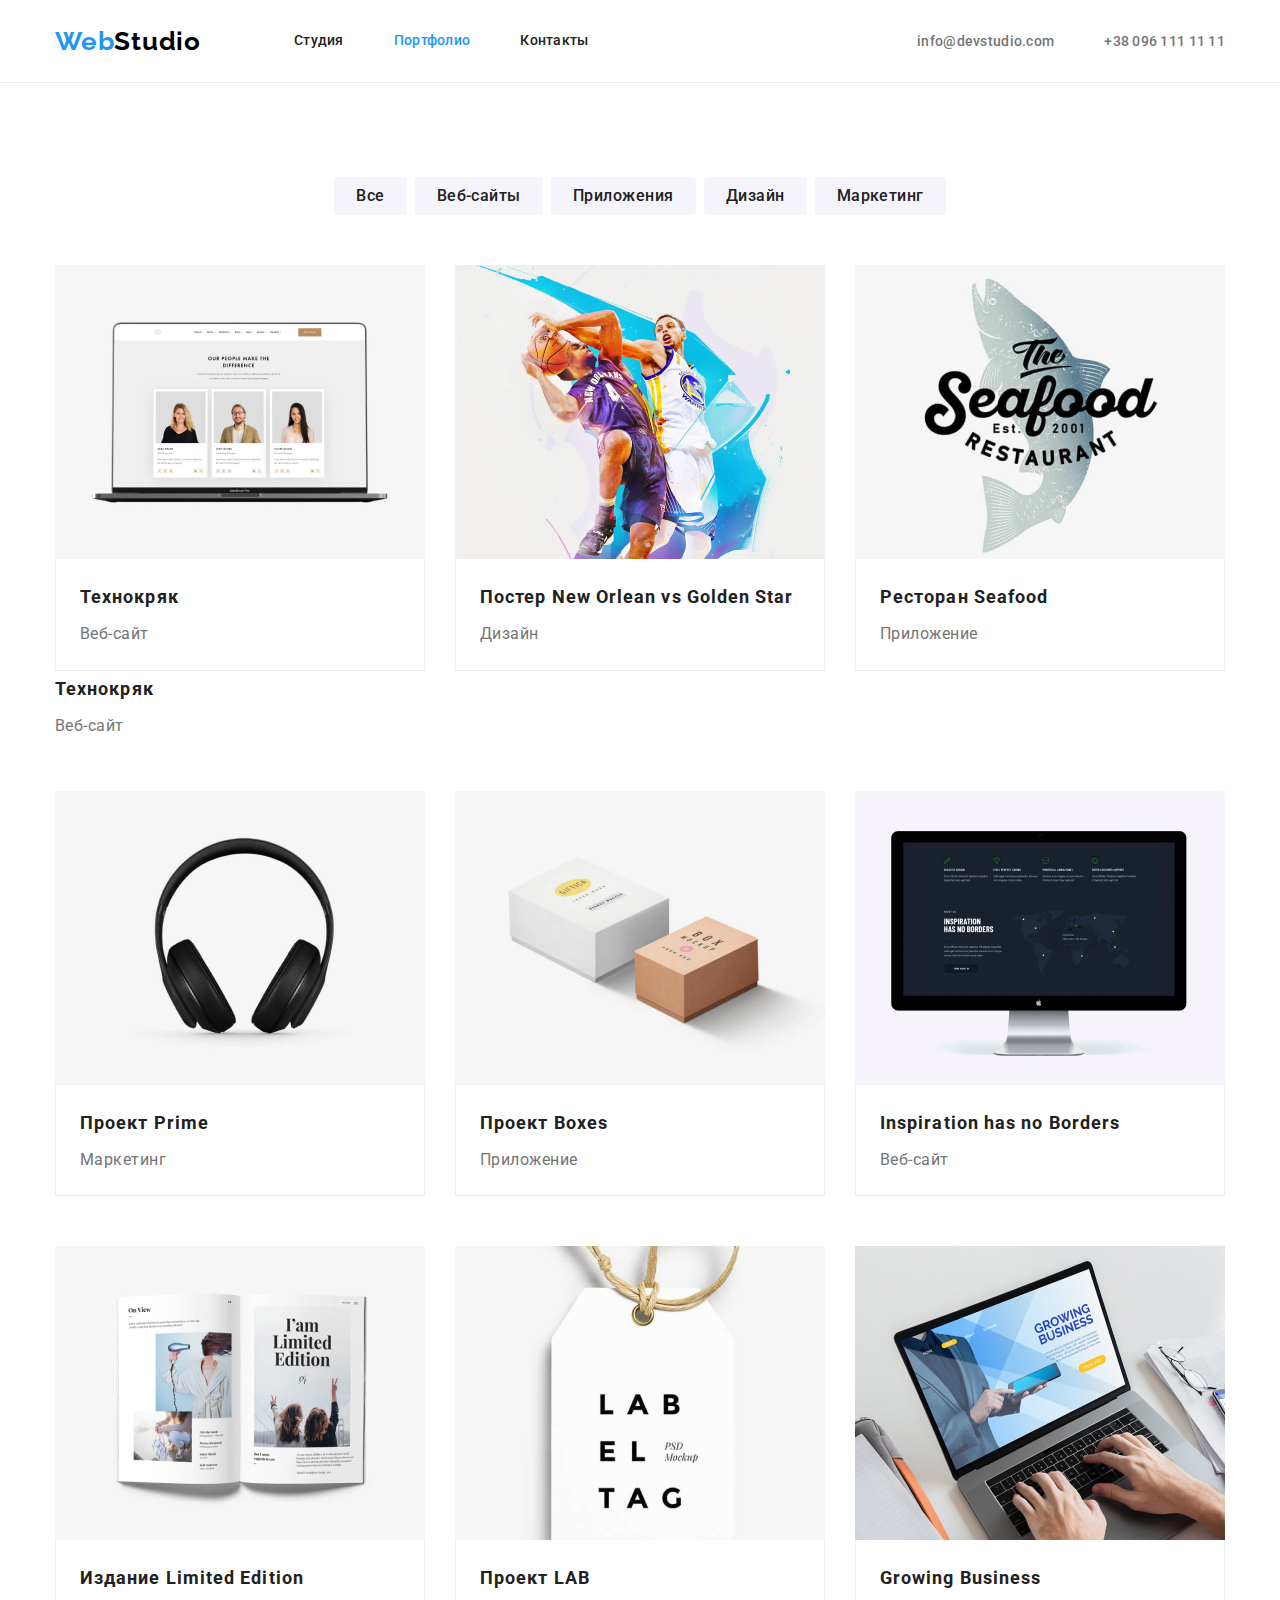
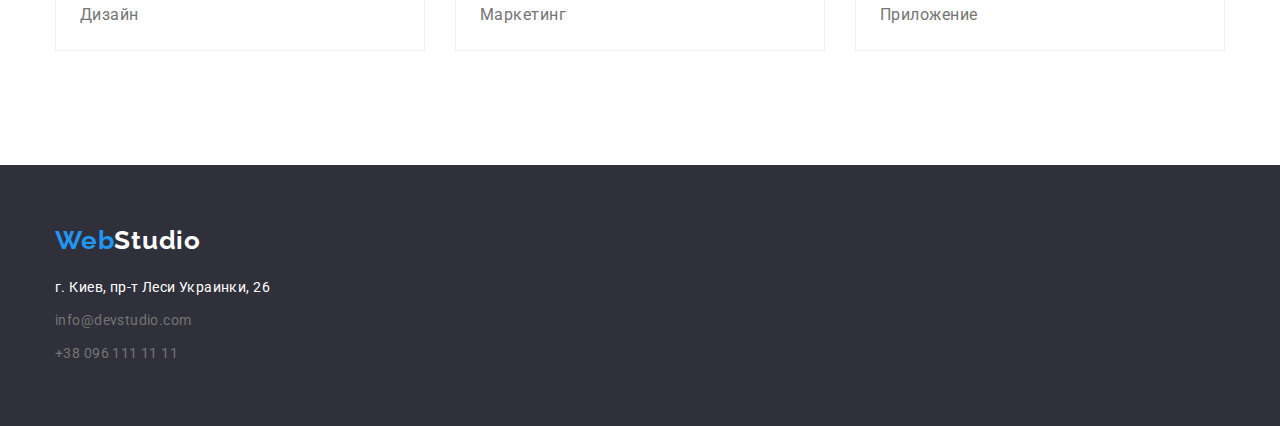
==== commit 70317fa4: "Вносить зміни відповідно до зауважень ментора" ====
--- a/portfolio.html
+++ b/portfolio.html
@@ -44,48 +44,69 @@
                 <ul class="examples-list list">
                        <li class="examples-list-item">
                            <img  class="examples-list-item-image" src="./images/portfolio/tehno.jpg" alt="Экран ноутбука" width="370">
+                           <div class="text-content">
+                            <h2 class="examples-list-item-title">Технокряк</h2>
+                            <p class="examples-list-item-text">Веб-сайт</p>
+                           </div>
                            <h2 class="examples-list-item-title">Технокряк</h2>
                            <p class="examples-list-item-text">Веб-сайт</p>
                        </li>
                        <li class="examples-list-item">
                            <img class="examples-list-item-image" src="./images/portfolio/poster.jpg" alt="ДВа баскетболиста" width="370">
-                           <h2 class="examples-list-item-title">Постер New Orlean vs Golden Star</h2>
-                           <p class="examples-list-item-text">Дизайн</p>
+                           <div class="text-content">
+                            <h2 class="examples-list-item-title">Постер New Orlean vs Golden Star</h2>
+                            <p class="examples-list-item-text">Дизайн</p>    
+                        </div>
+                           
                        </li>
                        <li class="examples-list-item">
                         <img class="examples-list-item-image" src="./images/portfolio/seafood.jpg" alt="Логотип ресторана" width="370">
-                        <h2 class="examples-list-item-title">Ресторан Seafood</h2>
-                        <p class="examples-list-item-text">Приложение</p>
+                        <div class="text-content">
+                            <h2 class="examples-list-item-title">Ресторан Seafood</h2>
+                            <p class="examples-list-item-text">Приложение</p>    
+                        </div>
                        </li>
                        <li class="examples-list-item">
                         <img class="examples-list-item-image" src="./images/portfolio/prime.jpg" alt="Наушники" width="370">
-                        <h2 class="examples-list-item-title">Проект Prime</h2>
-                        <p class="examples-list-item-text">Маркетинг</p>
+                        <div class="text-content">
+                            <h2 class="examples-list-item-title">Проект Prime</h2>
+                            <p class="examples-list-item-text">Маркетинг</p> 
+                        </div>
                        </li>
                        <li class="examples-list-item">
                         <img class="examples-list-item-image" src="./images/portfolio/boxes.jpg" alt="Две кробки" width="370">
-                        <h2 class="examples-list-item-title">Проект Boxes</h2>
-                        <p class="examples-list-item-text">Приложение</p>
+                        <div class="text-content">
+                            <h2 class="examples-list-item-title">Проект Boxes</h2>
+                            <p class="examples-list-item-text">Приложение</p>    
+                        </div>
                        </li>
                        <li class="examples-list-item">
                         <img class="examples-list-item-image" src="./images/portfolio/inspiration.jpg" alt="Монитор компютера" width="370">
-                        <h2 class="examples-list-item-title" lang="en">Inspiration has no Borders</h2>
-                        <p class="examples-list-item-text">Веб-сайт</p>
+                        <div class="text-content">
+                            <h2 class="examples-list-item-title" lang="en">Inspiration has no Borders</h2>
+                            <p class="examples-list-item-text">Веб-сайт</p>  
+                        </div>
                        </li>
                        <li class="examples-list-item">
                         <img class="examples-list-item-image" src="./images/portfolio/limited.jpg" alt="Открытый журнал" width="370">
-                        <h2 class="examples-list-item-title">Издание Limited Edition</h2>
-                        <p class="examples-list-item-text">Дизайн</p>
+                        <div class="text-content">
+                            <h2 class="examples-list-item-title">Издание Limited Edition</h2>
+                            <p class="examples-list-item-text">Дизайн</p>    
+                        </div>
                        </li>
                        <li class="examples-list-item">
                         <img class="examples-list-item-image" src="./images/portfolio/lab.jpg" alt="Бирка" width="370">
-                        <h2 class="examples-list-item-title">Проект LAB</h2>
-                        <p class="examples-list-item-text">Маркетинг</p>
+                        <div class="text-content">
+                            <h2 class="examples-list-item-title">Проект LAB</h2>
+                            <p class="examples-list-item-text">Маркетинг</p>    
+                        </div>
                        </li>
                        <li class="examples-list-item">
                         <img class="examples-list-item-image" src="./images/portfolio/growing.jpg" alt="Человек работает на ноутбуке" width="370">
-                        <h2 class="examples-list-item-title" lang="en">Growing Business</h2>
-                        <p class="examples-list-item-text">Приложение</p>
+                        <div class="text-content">
+                            <h2 class="examples-list-item-title" lang="en">Growing Business</h2>
+                            <p class="examples-list-item-text">Приложение</p>  
+                        </div>
                        </li>
                 </ul> 
             </div>
--- a/css/styles.css
+++ b/css/styles.css
@@ -21,6 +21,7 @@
     --button-accent-color: #188CE8;
     --logo-black-color: #000000;
     --header-border-color: #ECECEC;
+    --portfolio-border-color: #EEEEEE;
     --main-font: "Roboto", sans-serif;
     --logo-font: "Raleway", sans-serif;
 }
@@ -188,6 +189,9 @@
 /* ============= HERO ============= */
 
 .hero {
+    padding-top: 200px;
+    padding-bottom: 200px;
+
     background-color: var(--footer-color);
     text-align: center;
 }
@@ -195,6 +199,7 @@
 .hero-title {
     margin-bottom: 30px;
 
+    text-transform: uppercase;
     color: var(--background-color);
     font-size: 44px;
     font-weight: 900;
@@ -203,6 +208,7 @@
 }
 
 .hero-button {
+    border: 0;
     border-radius: 4px;
     padding: 10px 32px;
     min-width: 200px;
@@ -291,7 +297,14 @@
 }
 
 .team-list-item {
-    padding-bottom: 30px;
+    border-radius: 0px 0px 4px 4px;
+    background-color: var(--background-color);
+
+    box-shadow: 0px 1px 3px rgba(0, 0, 0, 0.12), 0px 1px 1px rgba(0, 0, 0, 0.14), 0px 2px 1px rgba(0, 0, 0, 0.2);
+}
+
+.team-list-item .text-content {
+    padding: 30px 32px;
 }
 
 .team-list-item:not(:last-child) {
@@ -300,7 +313,6 @@
 
 .team-list-item-image {
     display: block;
-    margin-bottom: 30px;
 }
 
 .team-list-item-title {
@@ -337,7 +349,7 @@
 
 .filter-button {
     padding: 6px 22px;
-    border: transparent;
+    border: 0px;
     border-radius: 4px;
 
     font-family: var(--main-font);
@@ -369,14 +381,19 @@
     /* flex-basis: calc((100%-60px)/3); */
 }
 
+.examples-list-item .text-content {
+    padding: 20px 24px;
+    border-right: 1px solid var(--portfolio-border-color);
+    border-bottom: 1px solid var(--portfolio-border-color);
+    border-left: 1px solid var(--portfolio-border-color); 
+}
+
 .examples-list-item-image {
     display: block;
-    margin-bottom: 20px;
 }
 
 .examples-list-item-title {
     margin-bottom: 4px;
-    padding-left: 24px;
 
     color: var(--secondary-text-color);
     font-size: 18px;
@@ -388,7 +405,6 @@
     font-size: 16px;
     line-height: 1.88;
     letter-spacing: 0.03em;
-    padding-left: 24px;
  }
 
 /* ============= END PORTFOLIO ============= */
